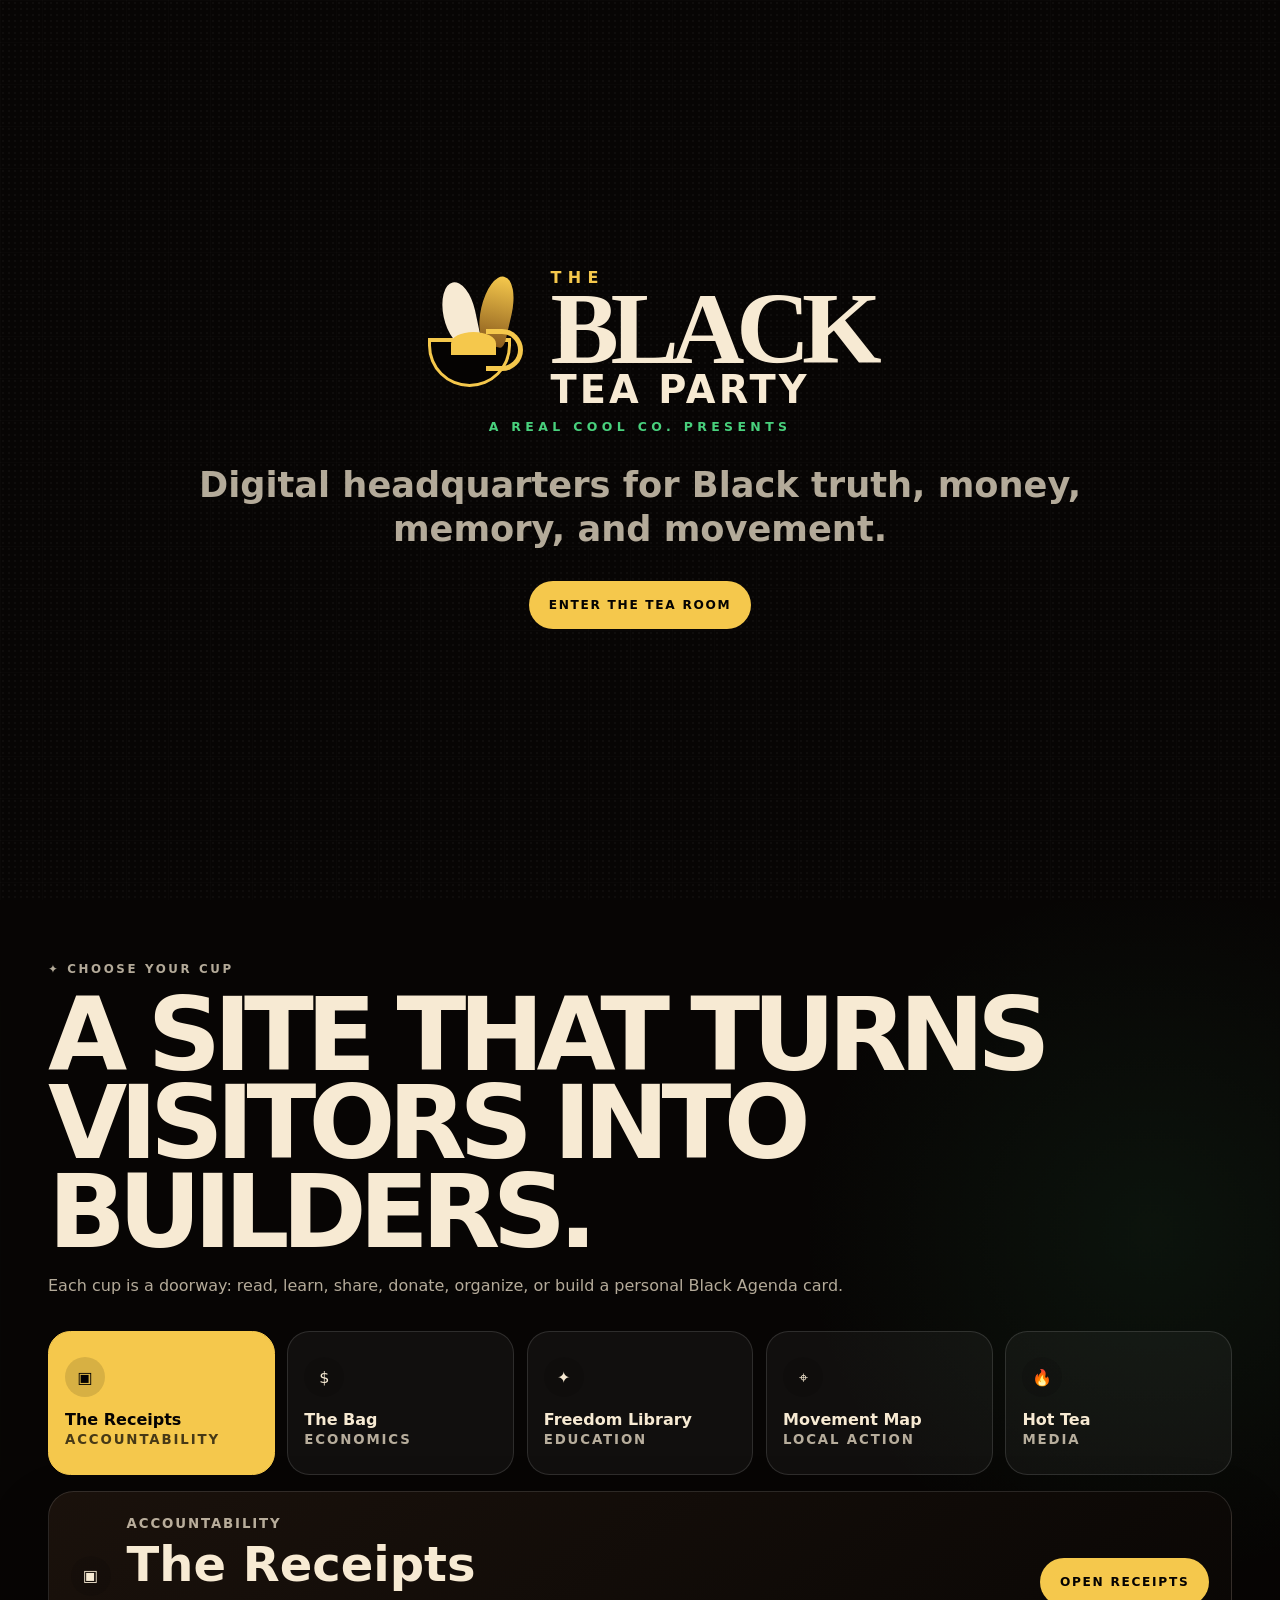
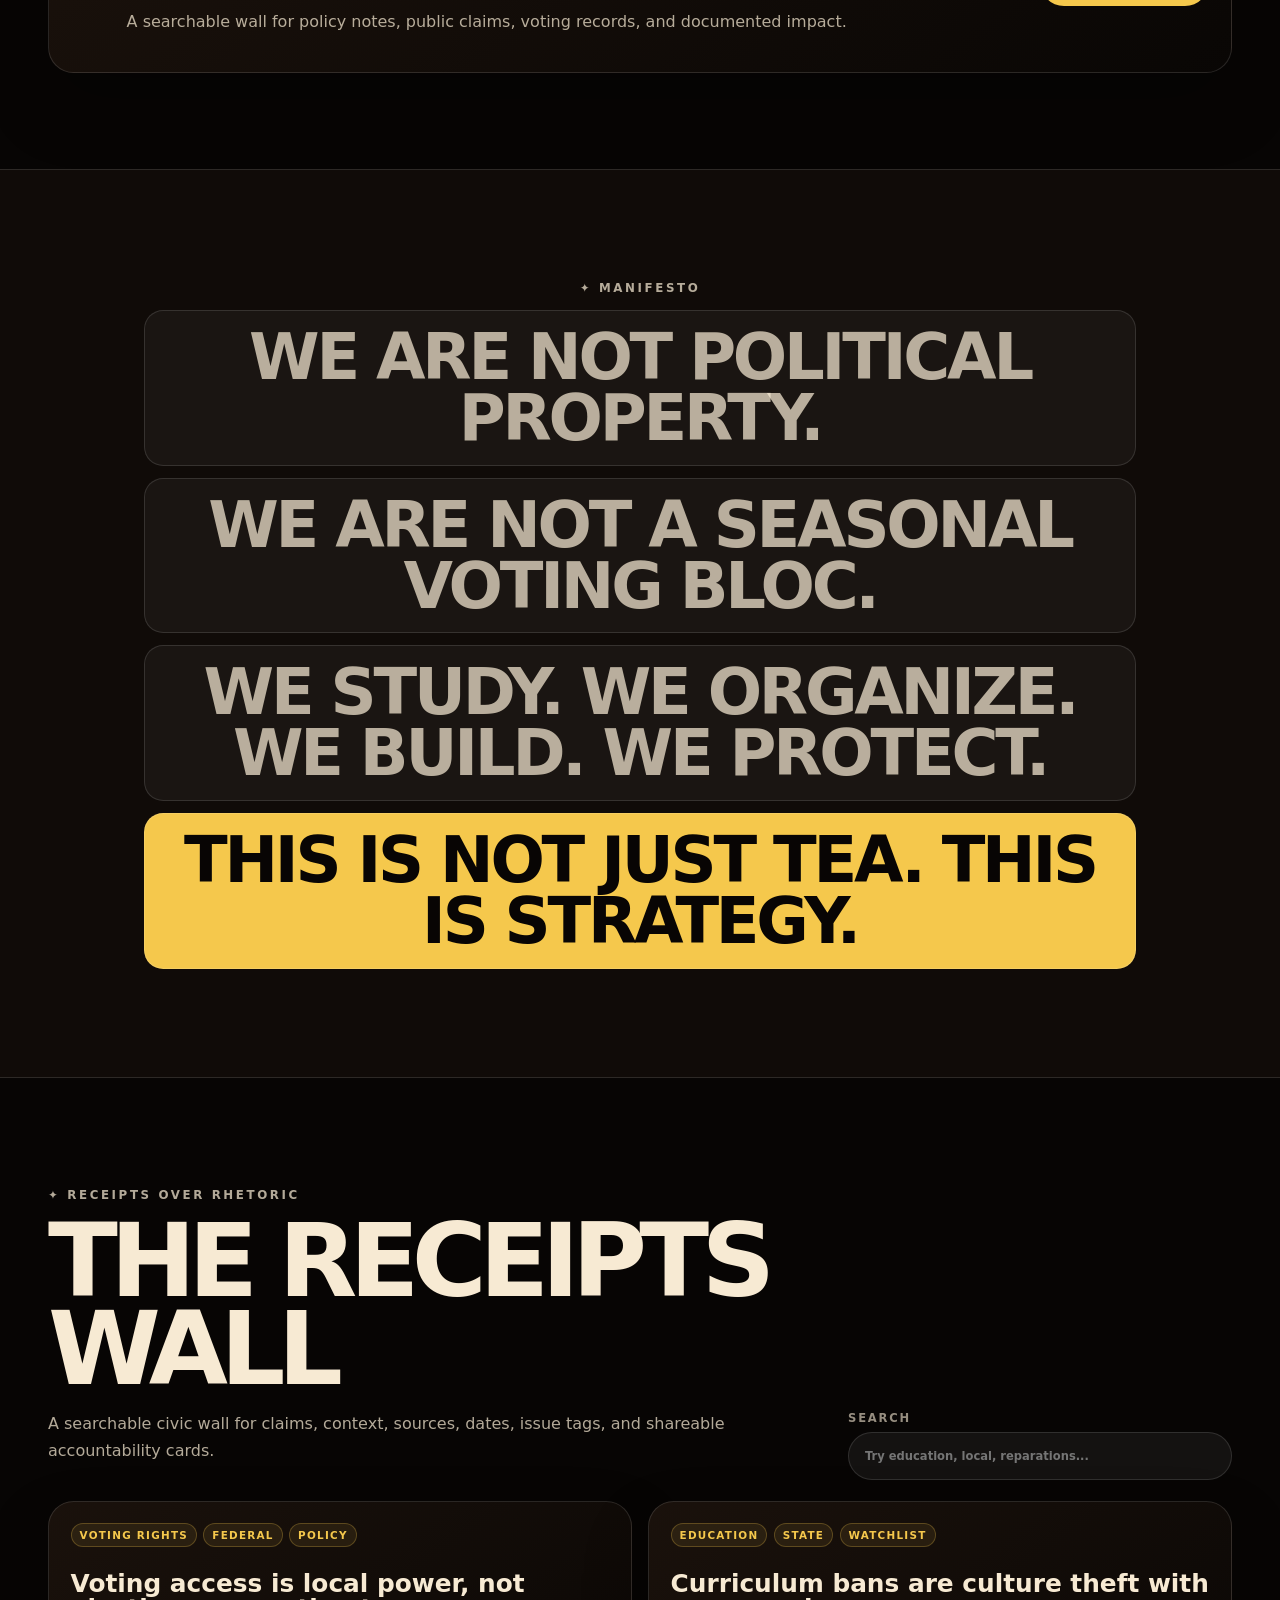
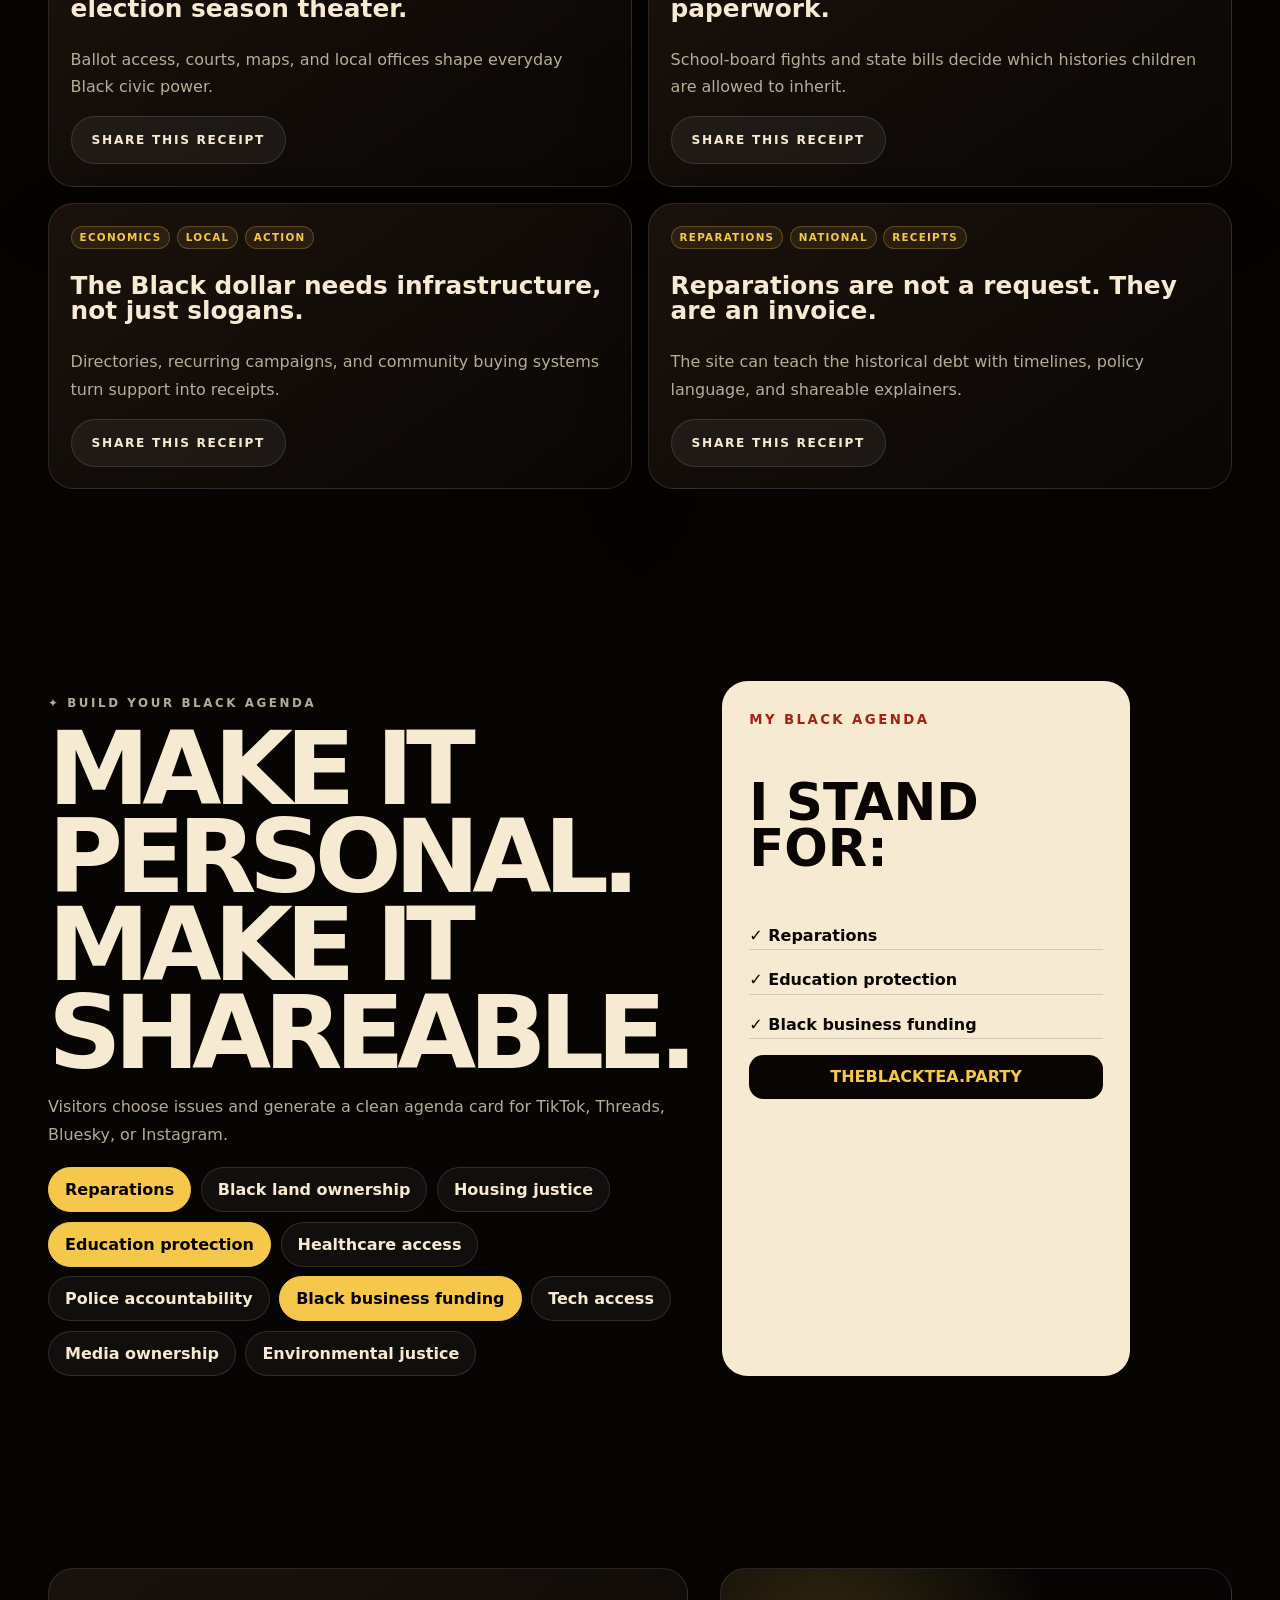
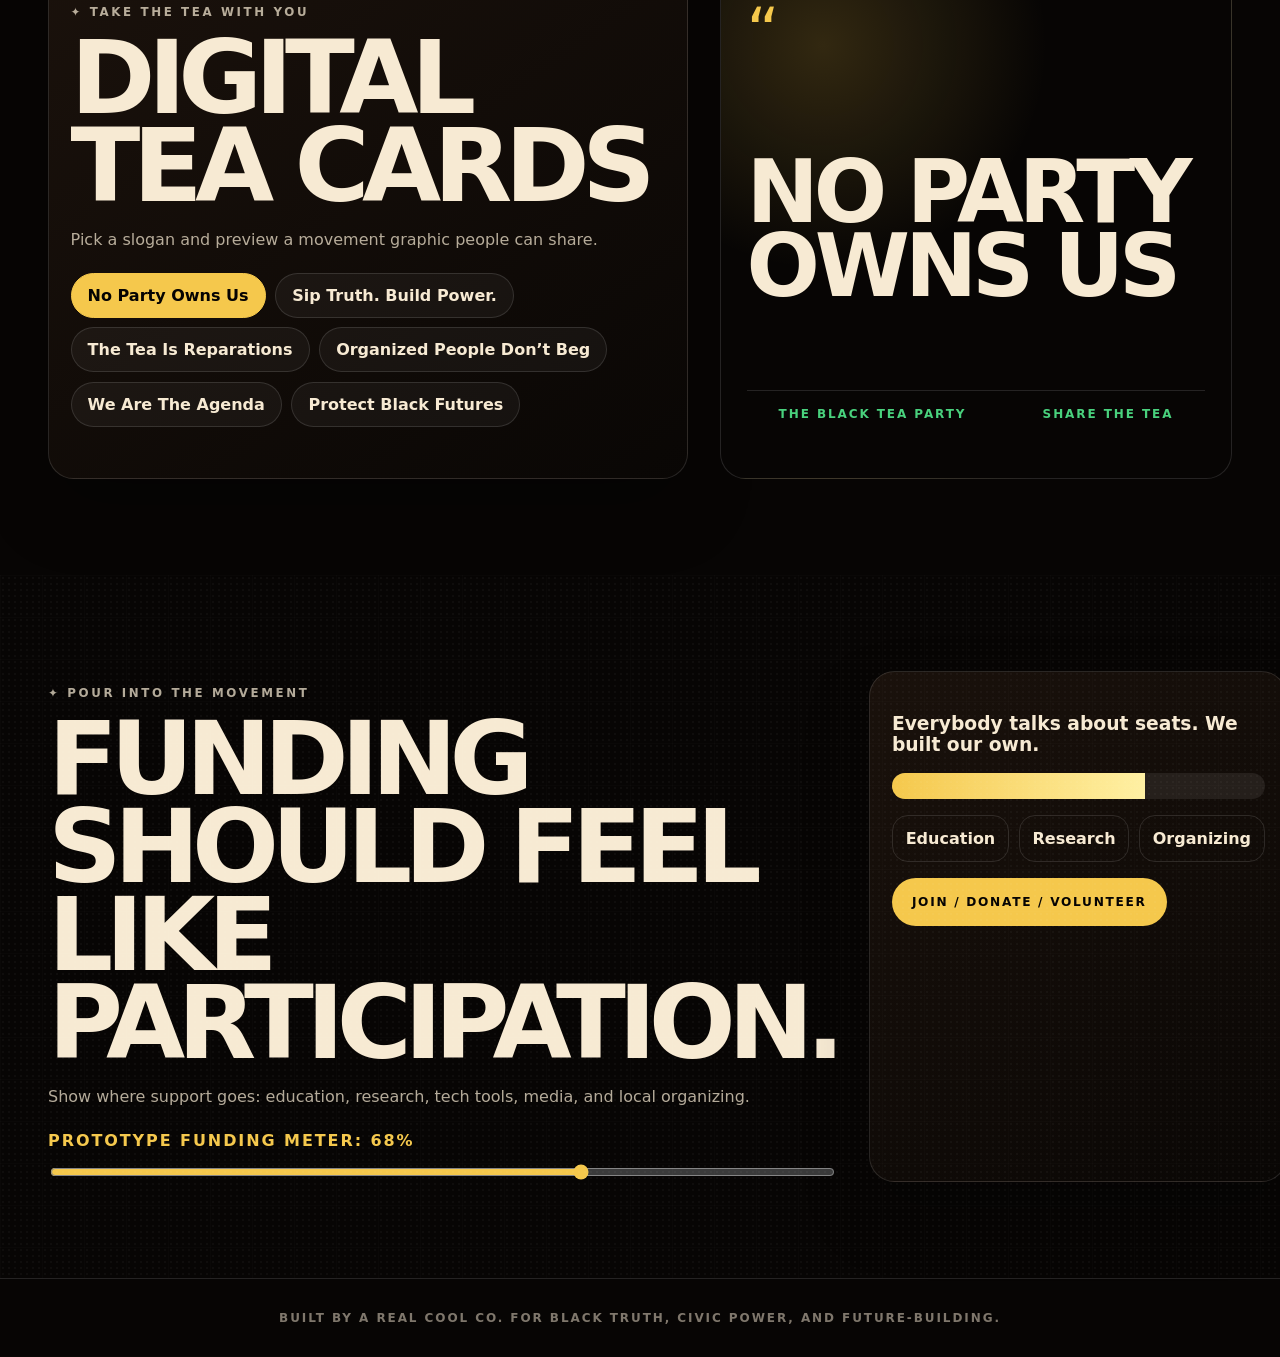
==== index.html @ 7335344b "Add self-contained Black Tea Party interactive homepage" ====
<!doctype html>
<html lang="en">
<head>
  <meta charset="utf-8" />
  <meta name="viewport" content="width=device-width, initial-scale=1" />
  <title>The Black Tea Party</title>
  <meta name="description" content="A digital headquarters for Black truth, civic power, media, memory, and movement." />
  <style>
    :root{--black:#070504;--brown:#120d09;--cream:#f7ead3;--muted:rgba(247,234,211,.72);--gold:#f5c84c;--green:#49d17d;--red:#e74735;--line:rgba(255,255,255,.12)}
    *{box-sizing:border-box}html{scroll-behavior:smooth}body{margin:0;background:var(--black);color:var(--cream);font-family:Inter,system-ui,-apple-system,BlinkMacSystemFont,"Segoe UI",sans-serif;overflow-x:hidden}button,input{font:inherit}.site{min-height:100vh;background:radial-gradient(circle at 15% 0,rgba(245,200,76,.14),transparent 28rem),radial-gradient(circle at 90% 20%,rgba(73,209,125,.07),transparent 22rem),var(--black)}
    .grain{position:absolute;inset:0;opacity:.42;pointer-events:none;background-image:linear-gradient(rgba(255,255,255,.035) 1px,transparent 1px),linear-gradient(90deg,rgba(255,255,255,.035) 1px,transparent 1px),radial-gradient(rgba(255,255,255,.08) 1px,transparent 1px);background-size:42px 42px,42px 42px,6px 6px}.section{position:relative;padding:6rem clamp(1rem,4vw,3rem);max-width:86rem;margin:auto}.kicker{color:var(--gold);font-size:.74rem;font-weight:900;letter-spacing:.22em;text-transform:uppercase}.lead,.hero p,.card p,.section p{color:var(--muted);line-height:1.7}.btn{border:0;cursor:pointer;border-radius:999px;background:var(--gold);color:#050302;min-height:3rem;padding:.85rem 1.25rem;font-size:.76rem;font-weight:900;letter-spacing:.14em;text-transform:uppercase}.btn:hover{transform:translateY(-2px)}.btn.quiet{background:rgba(255,255,255,.055);color:var(--cream);border:1px solid var(--line)}
    .intro{position:fixed;inset:0;z-index:10;display:grid;place-items:center;padding:1.5rem;background:#070504}.intro.hidden{display:none}.introBox{position:relative;z-index:1;text-align:center;max-width:58rem}.introBox p{color:var(--green);font-size:.78rem;font-weight:900;letter-spacing:.35em;text-transform:uppercase}.introBox h1{font-size:clamp(1.35rem,3vw,2.2rem);line-height:1.25;color:var(--muted);font-weight:600}
    .logo{display:inline-flex;align-items:center;gap:1rem;text-transform:uppercase}.logo.small{gap:.55rem}.mark{position:relative;width:8rem;height:8rem}.logo.small .mark{width:3rem;height:3rem}.mark:before{content:"";position:absolute;left:17%;right:18%;bottom:12%;height:33%;border:3px solid var(--gold);border-top-width:4px;border-radius:0 0 4rem 4rem;background:#050302}.mark:after{content:"";position:absolute;right:9%;bottom:25%;width:25%;height:25%;border:5px solid var(--gold);border-left:0;border-radius:0 3rem 3rem 0}.mark i,.mark b{position:absolute;bottom:45%;border-radius:60% 60% 15% 60%;transform-origin:bottom}.mark i{left:34%;width:25%;height:50%;background:var(--cream);transform:rotate(-12deg)}.mark b{left:52%;width:24%;height:55%;background:linear-gradient(var(--gold),#8a5b1d);transform:rotate(13deg)}.mark span{position:absolute;left:35%;bottom:37%;width:35%;height:18%;border-radius:50% 50% 0 0;background:var(--gold)}.word{display:grid;text-align:left;line-height:.86}.word em{font-style:normal;color:var(--gold);font-weight:900;letter-spacing:.4em}.word strong{font-family:Georgia,"Times New Roman",serif;font-size:clamp(3.3rem,8vw,7rem);letter-spacing:-.08em}.word small{font-size:clamp(1.2rem,3vw,2.4rem);font-weight:900;letter-spacing:.08em}.logo.small .word em{display:none}.logo.small .word strong{font-family:inherit;font-size:1rem;letter-spacing:-.02em}.logo.small .word small{font-size:.68rem;color:rgba(247,234,211,.58)}
    header{position:sticky;top:0;z-index:5;display:flex;justify-content:space-between;align-items:center;padding:.8rem clamp(1rem,4vw,3rem);background:rgba(7,5,4,.86);border-bottom:1px solid var(--line);backdrop-filter:blur(16px)}header a{color:inherit;text-decoration:none}nav{display:flex;gap:1.35rem}nav a{color:rgba(247,234,211,.72);font-size:.72rem;font-weight:900;letter-spacing:.18em;text-transform:uppercase}nav a:hover{color:var(--gold)}
    .hero{max-width:none;min-height:82vh;display:grid;align-items:center;overflow:hidden;background:#080604}.hero:after{content:"";position:absolute;inset:0;background:linear-gradient(90deg,rgba(7,5,4,.96),rgba(7,5,4,.74) 47%,rgba(7,5,4,.22));z-index:0}.heroArt{position:absolute;inset:0;background:radial-gradient(circle at 80% 55%,rgba(245,200,76,.18),transparent 24rem),linear-gradient(#0a0805,#050403)}.heroArt:before{content:"";position:absolute;inset:0;opacity:.22;background-image:linear-gradient(rgba(245,200,76,.14) 1px,transparent 1px),linear-gradient(90deg,rgba(245,200,76,.12) 1px,transparent 1px);background-size:54px 54px}.orb{position:absolute;right:-11rem;top:5rem;width:32rem;height:48rem;border-radius:50%;background:radial-gradient(circle,rgba(245,200,76,.38),rgba(149,94,25,.12) 68%,transparent 70%)}.bigCup{position:absolute;right:5vw;bottom:7rem;width:min(33rem,44vw);height:min(36rem,50vw)}.bigCup:before{content:"";position:absolute;left:18%;right:12%;bottom:2rem;height:24%;border:2px solid var(--gold);border-top-width:4px;border-radius:0 0 9rem 9rem;background:#070504}.bigCup:after{content:"";position:absolute;right:0;bottom:9%;width:24%;height:21%;border:10px solid rgba(245,200,76,.78);border-left:0;border-radius:0 7rem 7rem 0}.bigCup i,.bigCup b,.bigCup span{position:absolute;bottom:31%;border-radius:50% 50% 12% 60%;transform-origin:bottom}.bigCup i{left:46%;width:22%;height:65%;background:linear-gradient(var(--gold),#805414);transform:rotate(10deg)}.bigCup b{left:34%;width:17%;height:68%;background:var(--cream);transform:rotate(-8deg)}.bigCup span{left:59%;width:18%;height:64%;background:#030303;transform:rotate(15deg)}.heroGrid{position:relative;z-index:1;width:min(78rem,100%);margin:auto;display:grid;grid-template-columns:1fr .85fr;gap:3rem;align-items:center}.hero h2,.section h2{margin:0;font-size:clamp(3.2rem,8vw,8rem);line-height:.86;letter-spacing:-.075em;text-transform:uppercase}.hero h2 span{color:var(--gold)}.row{display:flex;gap:.75rem;flex-wrap:wrap;margin-top:1.4rem}
    .card{background:linear-gradient(145deg,rgba(27,18,12,.96),rgba(10,7,5,.92));border:1px solid var(--line);border-radius:1.6rem;padding:1.35rem;box-shadow:0 2rem 4rem rgba(0,0,0,.25)}.dispatch h3{font-size:clamp(1.8rem,3vw,3rem);line-height:.94;text-transform:uppercase;letter-spacing:-.05em}.stats{display:grid;grid-template-columns:repeat(3,1fr);gap:.65rem}.stats span{border:1px solid var(--line);border-radius:1rem;padding:.8rem;text-align:center;font-size:.68rem;font-weight:900;letter-spacing:.14em;text-transform:uppercase}.stats b{display:block;color:var(--gold);font-size:1.5rem}
    .ticker{overflow:hidden;background:var(--gold);color:#080504;padding:.75rem 0}.ticker div{display:flex;width:max-content;gap:2rem;animation:ticker 30s linear infinite}.ticker span{white-space:nowrap;font-size:.78rem;font-weight:900;letter-spacing:.18em;text-transform:uppercase}@keyframes ticker{to{transform:translateX(-50%)}}
    .tabs{display:grid;grid-template-columns:repeat(5,1fr);gap:.8rem;margin:2rem 0 1rem}.tab{min-height:9rem;text-align:left;background:rgba(255,255,255,.045);color:var(--cream);border:1px solid var(--line);border-radius:1.4rem;padding:1rem;cursor:pointer}.tab.active{background:var(--gold);color:#050302;border-color:var(--gold)}.tab span,.activePanel>strong{display:grid;place-items:center;width:2.5rem;height:2.5rem;border-radius:999px;background:rgba(0,0,0,.12);margin-bottom:.8rem}.tab b{display:block}.tab small,.activePanel small{font-weight:900;letter-spacing:.14em;text-transform:uppercase;color:inherit;opacity:.72}.activePanel{display:grid;grid-template-columns:auto 1fr auto;gap:1rem;align-items:center}.activePanel h3{font-size:clamp(2rem,4vw,3rem);margin:.2rem 0}.manifesto{max-width:none;text-align:center;background:#100b08;border-block:1px solid var(--line)}.manifesto>*{position:relative;z-index:1}.manifesto .line{max-width:62rem;margin:.75rem auto;padding:1rem;border:1px solid var(--line);border-radius:1.2rem;background:rgba(255,255,255,.045);font-size:clamp(1.8rem,5vw,4.2rem);line-height:.95;font-weight:900;text-transform:uppercase;letter-spacing:-.05em}.manifesto .gold{background:var(--gold);color:#080504}
    .splitHead{display:flex;justify-content:space-between;gap:2rem;align-items:end}.search{display:grid;gap:.45rem;min-width:min(24rem,100%);font-size:.72rem;font-weight:900;letter-spacing:.16em;text-transform:uppercase;color:rgba(247,234,211,.6)}.search input{width:100%;border:1px solid var(--line);border-radius:999px;background:rgba(255,255,255,.055);color:var(--cream);padding:1rem}.grid{display:grid;grid-template-columns:repeat(2,1fr);gap:1rem;margin-top:1.3rem}.receipt .tags{display:flex;gap:.4rem;flex-wrap:wrap}.receipt .tags span{border:1px solid rgba(245,200,76,.25);background:rgba(245,200,76,.09);color:var(--gold);border-radius:999px;padding:.3rem .5rem;font-size:.65rem;font-weight:900;letter-spacing:.12em;text-transform:uppercase}.receipt h3{font-size:1.55rem;line-height:1}.empty{grid-column:1/-1;border:1px dashed rgba(245,200,76,.4);border-radius:1rem;padding:1.5rem;color:var(--muted)}
    .agenda,.teaCards,.join{display:grid;grid-template-columns:1fr .8fr;gap:2rem}.chips{display:flex;flex-wrap:wrap;gap:.6rem;margin-top:1.2rem}.chip{border:1px solid var(--line);border-radius:999px;background:rgba(255,255,255,.045);color:var(--cream);padding:.75rem 1rem;cursor:pointer;font-weight:800}.chip.selected{background:var(--gold);color:#050302;border-color:var(--gold)}.paper{background:var(--cream);color:#080504;border-radius:1.6rem;padding:1.7rem}.paper small{color:#a32217;font-weight:900;letter-spacing:.18em;text-transform:uppercase}.paper h3{font-size:clamp(2rem,4vw,3.5rem);line-height:.9;text-transform:uppercase}.paper p{border-bottom:1px solid rgba(0,0,0,.14);font-weight:900;color:#080504}.paper b{display:block;margin-top:1rem;padding:.8rem;border-radius:.9rem;background:#080504;color:var(--gold);text-align:center;text-transform:uppercase}.share{min-height:24rem;display:flex;flex-direction:column;justify-content:space-between;border:1px solid var(--line);border-radius:1.6rem;padding:1.6rem;background:radial-gradient(circle at 20% 15%,rgba(245,200,76,.18),transparent 14rem),#070504}.share>span{color:var(--gold);font-size:4rem}.share h3{font-size:clamp(2.8rem,7vw,5.4rem);line-height:.86;text-transform:uppercase;letter-spacing:-.06em}.share footer{display:flex;justify-content:space-between;border-top:1px solid var(--line);padding-top:1rem;color:var(--green);font-size:.75rem;font-weight:900;letter-spacing:.16em;text-transform:uppercase}.share em{font-style:normal}.range{display:grid;gap:.75rem;margin-top:1.3rem;color:var(--gold);font-weight:900;letter-spacing:.12em;text-transform:uppercase}input[type=range]{accent-color:var(--gold)}.meter{height:1.6rem;border-radius:999px;background:rgba(255,255,255,.08);overflow:hidden}.meter i{display:block;height:100%;background:linear-gradient(90deg,var(--gold),#fff0a3)}.funds{display:grid;grid-template-columns:repeat(3,1fr);gap:.6rem;margin:1rem 0}.funds span{border:1px solid var(--line);border-radius:1rem;padding:.8rem;text-align:center;font-weight:900}footer{border-top:1px solid var(--line);padding:2rem;text-align:center;color:rgba(247,234,211,.5);font-size:.75rem;font-weight:900;letter-spacing:.16em;text-transform:uppercase}
    @media(max-width:920px){nav{display:none}.heroGrid,.agenda,.teaCards,.join{grid-template-columns:1fr}.heroArt{opacity:.45}.tabs{grid-template-columns:repeat(2,1fr)}.activePanel{grid-template-columns:1fr}.splitHead{display:block}.search{margin-top:1rem}.grid{grid-template-columns:1fr}}@media(max-width:640px){.logo:not(.small){display:grid;justify-items:center}.word{text-align:center}.logo.small .word{display:none}.hero h2,.section h2{font-size:clamp(3rem,15vw,5rem)}.tabs,.stats,.funds{grid-template-columns:1fr}.share footer{display:grid}}
  </style>
</head>
<body>
  <div class="site">
    <section class="intro" id="intro"><div class="grain"></div><div class="introBox"><div class="logo"><div class="mark"><i></i><b></b><span></span></div><div class="word"><em>The</em><strong>Black</strong><small>Tea Party</small></div></div><p>A Real Cool Co. presents</p><h1>Digital headquarters for Black truth, money, memory, and movement.</h1><button class="btn" id="enterBtn">Enter the Tea Room</button></div></section>
    <header><a href="#top" class="logo small"><div class="mark"><i></i><b></b><span></span></div><div class="word"><em>The</em><strong>Black</strong><small>Tea Party</small></div></a><nav><a href="#cups">Cups</a><a href="#receipts">Receipts</a><a href="#agenda">Agenda</a><a href="#join">Join</a></nav></header>
    <main id="top">
      <section class="hero section"><div class="heroArt"><div class="orb"></div><div class="bigCup"><i></i><b></b><span></span></div></div><div class="grain"></div><div class="heroGrid"><div><p class="kicker">✦ Black civic power, served hot</p><h2>Sip Truth.<br><span>Build Power.</span></h2><p>A one-page interactive movement experience: archive, media engine, accountability wall, agenda builder, and funding portal.</p><div class="row"><button class="btn">Join the movement</button><button class="btn quiet">Spill the tea</button></div></div><aside class="card dispatch"><p class="kicker">✦ Today’s Dispatch</p><h3>Black votes are not free. Black futures are not negotiable.</h3><p>Turn frustration into education, receipts, shared resources, local action, and a public agenda people can use.</p><div class="stats"><span><b>01</b>Truth</span><span><b>02</b>Money</span><span><b>03</b>Movement</span></div></aside></div></section>
      <section class="ticker"><div id="tickerTrack"></div></section>
      <section id="cups" class="section"><p class="kicker">✦ Choose your cup</p><h2>A site that turns visitors into builders.</h2><p class="lead">Each cup is a doorway: read, learn, share, donate, organize, or build a personal Black Agenda card.</p><div class="tabs" id="cupTabs"></div><article class="card activePanel" id="activePanel"></article></section>
      <section class="section manifesto"><div class="grain"></div><p class="kicker">✦ Manifesto</p><div id="manifestoLines"></div></section>
      <section id="receipts" class="section"><div class="splitHead"><div><p class="kicker">✦ Receipts over rhetoric</p><h2>The Receipts Wall</h2><p class="lead">A searchable civic wall for claims, context, sources, dates, issue tags, and shareable accountability cards.</p></div><label class="search"><span>Search</span><input id="receiptSearch" placeholder="Try education, local, reparations..."></label></div><div class="grid" id="receiptGrid"></div></section>
      <section id="agenda" class="section agenda"><div><p class="kicker">✦ Build your Black Agenda</p><h2>Make it personal. Make it shareable.</h2><p class="lead">Visitors choose issues and generate a clean agenda card for TikTok, Threads, Bluesky, or Instagram.</p><div class="chips" id="agendaChips"></div></div><aside class="paper"><small>My Black Agenda</small><h3>I stand for:</h3><div id="agendaList"></div><b>TheBlackTea.party</b></aside></section>
      <section class="section teaCards"><div class="card"><p class="kicker">✦ Take the tea with you</p><h2>Digital Tea Cards</h2><p class="lead">Pick a slogan and preview a movement graphic people can share.</p><div class="chips" id="quoteChips"></div></div><div class="share"><span>“</span><h3 id="shareQuote">No Party Owns Us</h3><footer><b>The Black Tea Party</b><em>Share the tea</em></footer></div></section>
      <section id="join" class="section join"><div class="grain"></div><div><p class="kicker">✦ Pour into the movement</p><h2>Funding should feel like participation.</h2><p class="lead">Show where support goes: education, research, tech tools, media, and local organizing.</p><label class="range"><span id="fundingLabel">Prototype funding meter: 68%</span><input id="fundingRange" type="range" min="0" max="100" value="68"></label></div><aside class="card"><h3>Everybody talks about seats. We built our own.</h3><div class="meter"><i id="meterFill" style="width:68%"></i></div><div class="funds"><span>Education</span><span>Research</span><span>Organizing</span></div><button class="btn">Join / Donate / Volunteer</button></aside></section>
    </main>
    <footer>Built by A Real Cool Co. for Black truth, civic power, and future-building.</footer>
  </div>
  <script>
    const cups=[{id:'receipts',icon:'▣',title:'The Receipts',deck:'Accountability',copy:'A searchable wall for policy notes, public claims, voting records, and documented impact.',cta:'Open receipts'},{id:'bag',icon:'$',title:'The Bag',deck:'Economics',copy:'Black-owned business tools, grants, cooperative economics, and creator resources.',cta:'Build the bag'},{id:'library',icon:'✦',title:'Freedom Library',deck:'Education',copy:'Black history, civic literacy, organizing guides, reading lists, and downloadable kits.',cta:'Study up'},{id:'map',icon:'⌖',title:'Movement Map',deck:'Local action',copy:'Chapter interest, events, volunteer lanes, and city-by-city community alerts.',cta:'Find your table'},{id:'hottea',icon:'🔥',title:'Hot Tea',deck:'Media',copy:'Short essays, TikTok scripts, carousels, commentary, and receipts people can share.',cta:'Sip the tea'}];
    const receipts=[{topic:'Voting Rights',region:'Federal',type:'Policy',title:'Voting access is local power, not election season theater.',impact:'Ballot access, courts, maps, and local offices shape everyday Black civic power.'},{topic:'Education',region:'State',type:'Watchlist',title:'Curriculum bans are culture theft with paperwork.',impact:'School-board fights and state bills decide which histories children are allowed to inherit.'},{topic:'Economics',region:'Local',type:'Action',title:'The Black dollar needs infrastructure, not just slogans.',impact:'Directories, recurring campaigns, and community buying systems turn support into receipts.'},{topic:'Reparations',region:'National',type:'Receipts',title:'Reparations are not a request. They are an invoice.',impact:'The site can teach the historical debt with timelines, policy language, and shareable explainers.'}];
    const agendaItems=['Reparations','Black land ownership','Housing justice','Education protection','Healthcare access','Police accountability','Black business funding','Tech access','Media ownership','Environmental justice'];
    const teaQuotes=['No Party Owns Us','Sip Truth. Build Power.','The Tea Is Reparations','Organized People Don’t Beg','We Are The Agenda','Protect Black Futures'];
    const manifesto=['We are not political property.','We are not a seasonal voting bloc.','We study. We organize. We build. We protect.','This is not just tea. This is strategy.'];
    const selectedAgenda=new Set(['Reparations','Education protection','Black business funding']);
    let activeCup='receipts';
    const q=(s)=>document.querySelector(s);
    const el=(tag,cls,html)=>{const node=document.createElement(tag); if(cls) node.className=cls; if(html!==undefined) node.innerHTML=html; return node;};
    q('#enterBtn').addEventListener('click',()=>q('#intro').classList.add('hidden'));
    q('#tickerTrack').innerHTML=Array(3).fill(['No Party Owns Us','The Tea Is Strategy','Build Black Futures','Receipts Over Rhetoric','Pour Into The Movement']).flat().map(s=>`<span>${s} ✦</span>`).join('');
    function renderCups(){q('#cupTabs').innerHTML=''; cups.forEach(c=>{const b=el('button','tab '+(c.id===activeCup?'active':''),`<span>${c.icon}</span><b>${c.title}</b><small>${c.deck}</small>`); b.onclick=()=>{activeCup=c.id;renderCups();}; q('#cupTabs').appendChild(b);}); const c=cups.find(x=>x.id===activeCup); q('#activePanel').innerHTML=`<strong>${c.icon}</strong><div><small>${c.deck}</small><h3>${c.title}</h3><p>${c.copy}</p></div><button class="btn">${c.cta}</button>`;}
    function renderReceipts(){const term=q('#receiptSearch').value.trim().toLowerCase(); const data=term?receipts.filter(r=>Object.values(r).join(' ').toLowerCase().includes(term)):receipts; q('#receiptGrid').innerHTML=data.length?data.map(r=>`<article class="card receipt"><div class="tags"><span>${r.topic}</span><span>${r.region}</span><span>${r.type}</span></div><h3>${r.title}</h3><p>${r.impact}</p><button class="btn quiet">Share this receipt</button></article>`).join(''):'<p class="empty">No receipts matched. Try “policy,” “local,” or “education.”</p>';}
    function renderAgenda(){q('#agendaChips').innerHTML=''; agendaItems.forEach(item=>{const b=el('button','chip '+(selectedAgenda.has(item)?'selected':''),item); b.onclick=()=>{selectedAgenda.has(item)?selectedAgenda.delete(item):selectedAgenda.add(item); renderAgenda();}; q('#agendaChips').appendChild(b);}); q('#agendaList').innerHTML=selectedAgenda.size?[...selectedAgenda].map(item=>`<p>✓ ${item}</p>`).join(''):'<p>Pick at least one issue.</p>';}
    function renderQuotes(){q('#quoteChips').innerHTML=''; teaQuotes.forEach(item=>{const b=el('button','chip '+(q('#shareQuote').textContent===item?'selected':''),item); b.onclick=()=>{q('#shareQuote').textContent=item;renderQuotes();}; q('#quoteChips').appendChild(b);});}
    q('#receiptSearch').addEventListener('input',renderReceipts); q('#fundingRange').addEventListener('input',(e)=>{q('#fundingLabel').textContent=`Prototype funding meter: ${e.target.value}%`; q('#meterFill').style.width=e.target.value+'%';});
    q('#manifestoLines').innerHTML=manifesto.map((line,i)=>`<p class="line ${i===manifesto.length-1?'gold':''}">${line}</p>`).join('');
    renderCups(); renderReceipts(); renderAgenda(); renderQuotes();
  </script>
</body>
</html>
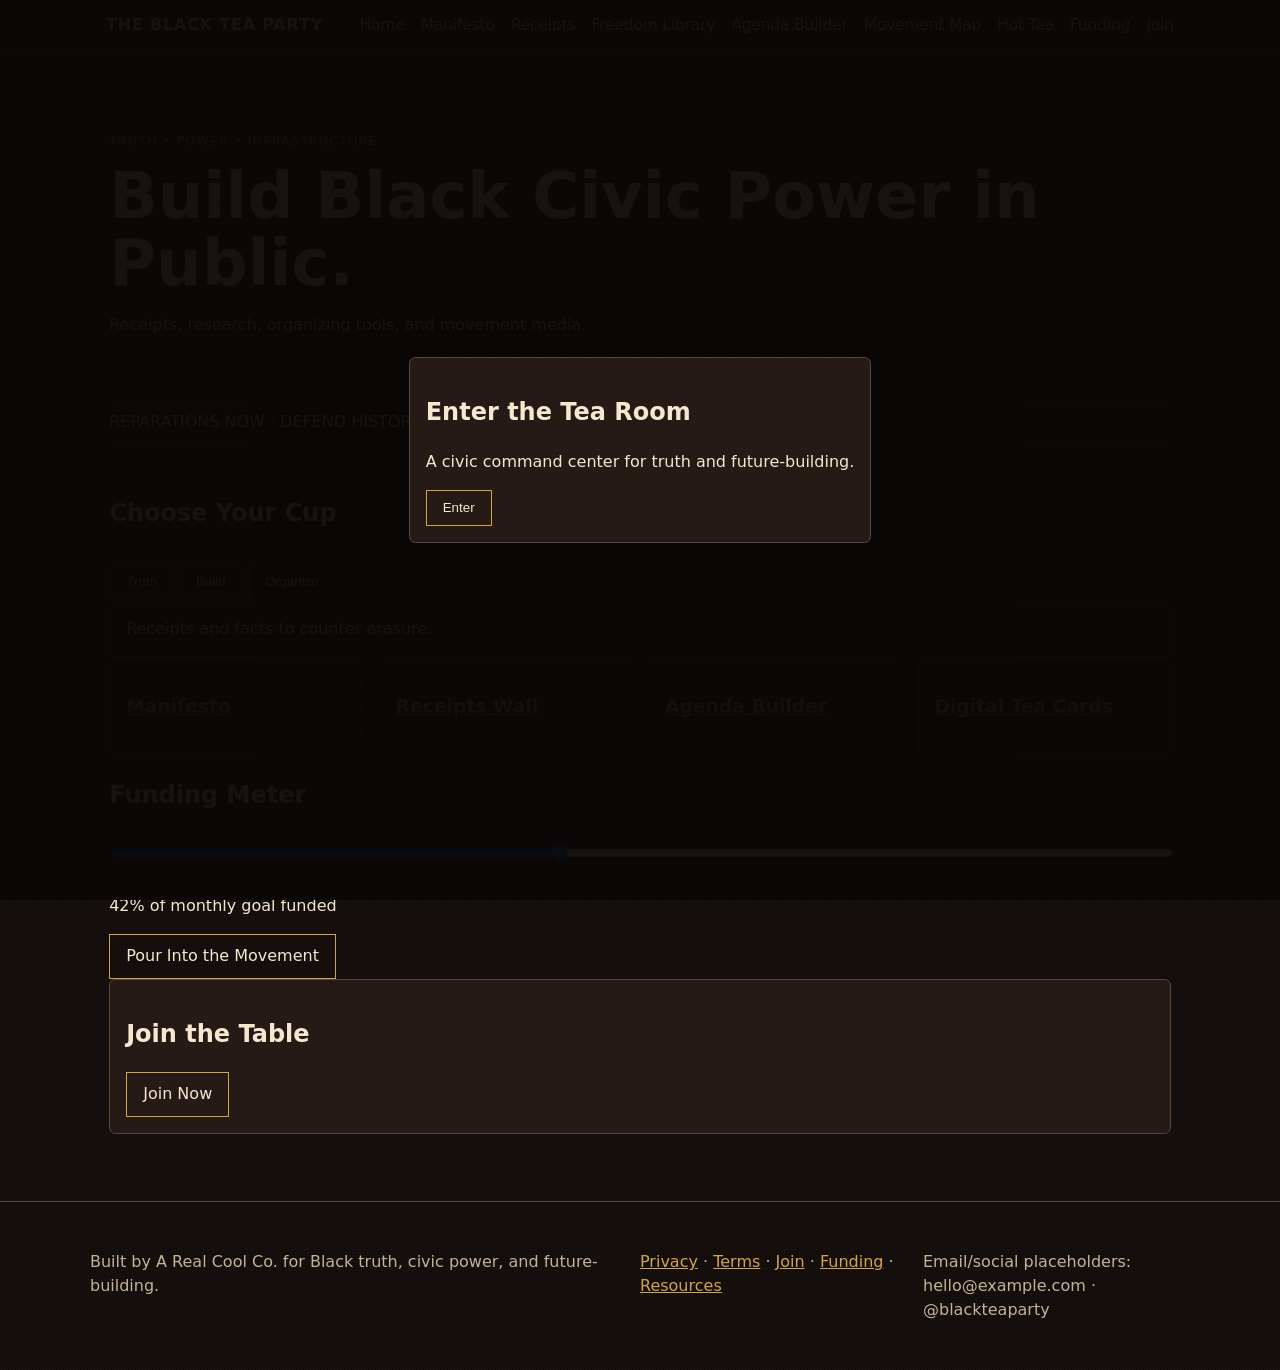
==== commit f37e940d: "Refactor prototype into multi-page static production site" ====
--- a/index.html
+++ b/index.html
@@ -1,61 +1 @@
-<!doctype html>
-<html lang="en">
-<head>
-  <meta charset="utf-8" />
-  <meta name="viewport" content="width=device-width, initial-scale=1" />
-  <title>The Black Tea Party</title>
-  <meta name="description" content="A digital headquarters for Black truth, civic power, media, memory, and movement." />
-  <style>
-    :root{--black:#070504;--brown:#120d09;--cream:#f7ead3;--muted:rgba(247,234,211,.72);--gold:#f5c84c;--green:#49d17d;--red:#e74735;--line:rgba(255,255,255,.12)}
-    *{box-sizing:border-box}html{scroll-behavior:smooth}body{margin:0;background:var(--black);color:var(--cream);font-family:Inter,system-ui,-apple-system,BlinkMacSystemFont,"Segoe UI",sans-serif;overflow-x:hidden}button,input{font:inherit}.site{min-height:100vh;background:radial-gradient(circle at 15% 0,rgba(245,200,76,.14),transparent 28rem),radial-gradient(circle at 90% 20%,rgba(73,209,125,.07),transparent 22rem),var(--black)}
-    .grain{position:absolute;inset:0;opacity:.42;pointer-events:none;background-image:linear-gradient(rgba(255,255,255,.035) 1px,transparent 1px),linear-gradient(90deg,rgba(255,255,255,.035) 1px,transparent 1px),radial-gradient(rgba(255,255,255,.08) 1px,transparent 1px);background-size:42px 42px,42px 42px,6px 6px}.section{position:relative;padding:6rem clamp(1rem,4vw,3rem);max-width:86rem;margin:auto}.kicker{color:var(--gold);font-size:.74rem;font-weight:900;letter-spacing:.22em;text-transform:uppercase}.lead,.hero p,.card p,.section p{color:var(--muted);line-height:1.7}.btn{border:0;cursor:pointer;border-radius:999px;background:var(--gold);color:#050302;min-height:3rem;padding:.85rem 1.25rem;font-size:.76rem;font-weight:900;letter-spacing:.14em;text-transform:uppercase}.btn:hover{transform:translateY(-2px)}.btn.quiet{background:rgba(255,255,255,.055);color:var(--cream);border:1px solid var(--line)}
-    .intro{position:fixed;inset:0;z-index:10;display:grid;place-items:center;padding:1.5rem;background:#070504}.intro.hidden{display:none}.introBox{position:relative;z-index:1;text-align:center;max-width:58rem}.introBox p{color:var(--green);font-size:.78rem;font-weight:900;letter-spacing:.35em;text-transform:uppercase}.introBox h1{font-size:clamp(1.35rem,3vw,2.2rem);line-height:1.25;color:var(--muted);font-weight:600}
-    .logo{display:inline-flex;align-items:center;gap:1rem;text-transform:uppercase}.logo.small{gap:.55rem}.mark{position:relative;width:8rem;height:8rem}.logo.small .mark{width:3rem;height:3rem}.mark:before{content:"";position:absolute;left:17%;right:18%;bottom:12%;height:33%;border:3px solid var(--gold);border-top-width:4px;border-radius:0 0 4rem 4rem;background:#050302}.mark:after{content:"";position:absolute;right:9%;bottom:25%;width:25%;height:25%;border:5px solid var(--gold);border-left:0;border-radius:0 3rem 3rem 0}.mark i,.mark b{position:absolute;bottom:45%;border-radius:60% 60% 15% 60%;transform-origin:bottom}.mark i{left:34%;width:25%;height:50%;background:var(--cream);transform:rotate(-12deg)}.mark b{left:52%;width:24%;height:55%;background:linear-gradient(var(--gold),#8a5b1d);transform:rotate(13deg)}.mark span{position:absolute;left:35%;bottom:37%;width:35%;height:18%;border-radius:50% 50% 0 0;background:var(--gold)}.word{display:grid;text-align:left;line-height:.86}.word em{font-style:normal;color:var(--gold);font-weight:900;letter-spacing:.4em}.word strong{font-family:Georgia,"Times New Roman",serif;font-size:clamp(3.3rem,8vw,7rem);letter-spacing:-.08em}.word small{font-size:clamp(1.2rem,3vw,2.4rem);font-weight:900;letter-spacing:.08em}.logo.small .word em{display:none}.logo.small .word strong{font-family:inherit;font-size:1rem;letter-spacing:-.02em}.logo.small .word small{font-size:.68rem;color:rgba(247,234,211,.58)}
-    header{position:sticky;top:0;z-index:5;display:flex;justify-content:space-between;align-items:center;padding:.8rem clamp(1rem,4vw,3rem);background:rgba(7,5,4,.86);border-bottom:1px solid var(--line);backdrop-filter:blur(16px)}header a{color:inherit;text-decoration:none}nav{display:flex;gap:1.35rem}nav a{color:rgba(247,234,211,.72);font-size:.72rem;font-weight:900;letter-spacing:.18em;text-transform:uppercase}nav a:hover{color:var(--gold)}
-    .hero{max-width:none;min-height:82vh;display:grid;align-items:center;overflow:hidden;background:#080604}.hero:after{content:"";position:absolute;inset:0;background:linear-gradient(90deg,rgba(7,5,4,.96),rgba(7,5,4,.74) 47%,rgba(7,5,4,.22));z-index:0}.heroArt{position:absolute;inset:0;background:radial-gradient(circle at 80% 55%,rgba(245,200,76,.18),transparent 24rem),linear-gradient(#0a0805,#050403)}.heroArt:before{content:"";position:absolute;inset:0;opacity:.22;background-image:linear-gradient(rgba(245,200,76,.14) 1px,transparent 1px),linear-gradient(90deg,rgba(245,200,76,.12) 1px,transparent 1px);background-size:54px 54px}.orb{position:absolute;right:-11rem;top:5rem;width:32rem;height:48rem;border-radius:50%;background:radial-gradient(circle,rgba(245,200,76,.38),rgba(149,94,25,.12) 68%,transparent 70%)}.bigCup{position:absolute;right:5vw;bottom:7rem;width:min(33rem,44vw);height:min(36rem,50vw)}.bigCup:before{content:"";position:absolute;left:18%;right:12%;bottom:2rem;height:24%;border:2px solid var(--gold);border-top-width:4px;border-radius:0 0 9rem 9rem;background:#070504}.bigCup:after{content:"";position:absolute;right:0;bottom:9%;width:24%;height:21%;border:10px solid rgba(245,200,76,.78);border-left:0;border-radius:0 7rem 7rem 0}.bigCup i,.bigCup b,.bigCup span{position:absolute;bottom:31%;border-radius:50% 50% 12% 60%;transform-origin:bottom}.bigCup i{left:46%;width:22%;height:65%;background:linear-gradient(var(--gold),#805414);transform:rotate(10deg)}.bigCup b{left:34%;width:17%;height:68%;background:var(--cream);transform:rotate(-8deg)}.bigCup span{left:59%;width:18%;height:64%;background:#030303;transform:rotate(15deg)}.heroGrid{position:relative;z-index:1;width:min(78rem,100%);margin:auto;display:grid;grid-template-columns:1fr .85fr;gap:3rem;align-items:center}.hero h2,.section h2{margin:0;font-size:clamp(3.2rem,8vw,8rem);line-height:.86;letter-spacing:-.075em;text-transform:uppercase}.hero h2 span{color:var(--gold)}.row{display:flex;gap:.75rem;flex-wrap:wrap;margin-top:1.4rem}
-    .card{background:linear-gradient(145deg,rgba(27,18,12,.96),rgba(10,7,5,.92));border:1px solid var(--line);border-radius:1.6rem;padding:1.35rem;box-shadow:0 2rem 4rem rgba(0,0,0,.25)}.dispatch h3{font-size:clamp(1.8rem,3vw,3rem);line-height:.94;text-transform:uppercase;letter-spacing:-.05em}.stats{display:grid;grid-template-columns:repeat(3,1fr);gap:.65rem}.stats span{border:1px solid var(--line);border-radius:1rem;padding:.8rem;text-align:center;font-size:.68rem;font-weight:900;letter-spacing:.14em;text-transform:uppercase}.stats b{display:block;color:var(--gold);font-size:1.5rem}
-    .ticker{overflow:hidden;background:var(--gold);color:#080504;padding:.75rem 0}.ticker div{display:flex;width:max-content;gap:2rem;animation:ticker 30s linear infinite}.ticker span{white-space:nowrap;font-size:.78rem;font-weight:900;letter-spacing:.18em;text-transform:uppercase}@keyframes ticker{to{transform:translateX(-50%)}}
-    .tabs{display:grid;grid-template-columns:repeat(5,1fr);gap:.8rem;margin:2rem 0 1rem}.tab{min-height:9rem;text-align:left;background:rgba(255,255,255,.045);color:var(--cream);border:1px solid var(--line);border-radius:1.4rem;padding:1rem;cursor:pointer}.tab.active{background:var(--gold);color:#050302;border-color:var(--gold)}.tab span,.activePanel>strong{display:grid;place-items:center;width:2.5rem;height:2.5rem;border-radius:999px;background:rgba(0,0,0,.12);margin-bottom:.8rem}.tab b{display:block}.tab small,.activePanel small{font-weight:900;letter-spacing:.14em;text-transform:uppercase;color:inherit;opacity:.72}.activePanel{display:grid;grid-template-columns:auto 1fr auto;gap:1rem;align-items:center}.activePanel h3{font-size:clamp(2rem,4vw,3rem);margin:.2rem 0}.manifesto{max-width:none;text-align:center;background:#100b08;border-block:1px solid var(--line)}.manifesto>*{position:relative;z-index:1}.manifesto .line{max-width:62rem;margin:.75rem auto;padding:1rem;border:1px solid var(--line);border-radius:1.2rem;background:rgba(255,255,255,.045);font-size:clamp(1.8rem,5vw,4.2rem);line-height:.95;font-weight:900;text-transform:uppercase;letter-spacing:-.05em}.manifesto .gold{background:var(--gold);color:#080504}
-    .splitHead{display:flex;justify-content:space-between;gap:2rem;align-items:end}.search{display:grid;gap:.45rem;min-width:min(24rem,100%);font-size:.72rem;font-weight:900;letter-spacing:.16em;text-transform:uppercase;color:rgba(247,234,211,.6)}.search input{width:100%;border:1px solid var(--line);border-radius:999px;background:rgba(255,255,255,.055);color:var(--cream);padding:1rem}.grid{display:grid;grid-template-columns:repeat(2,1fr);gap:1rem;margin-top:1.3rem}.receipt .tags{display:flex;gap:.4rem;flex-wrap:wrap}.receipt .tags span{border:1px solid rgba(245,200,76,.25);background:rgba(245,200,76,.09);color:var(--gold);border-radius:999px;padding:.3rem .5rem;font-size:.65rem;font-weight:900;letter-spacing:.12em;text-transform:uppercase}.receipt h3{font-size:1.55rem;line-height:1}.empty{grid-column:1/-1;border:1px dashed rgba(245,200,76,.4);border-radius:1rem;padding:1.5rem;color:var(--muted)}
-    .agenda,.teaCards,.join{display:grid;grid-template-columns:1fr .8fr;gap:2rem}.chips{display:flex;flex-wrap:wrap;gap:.6rem;margin-top:1.2rem}.chip{border:1px solid var(--line);border-radius:999px;background:rgba(255,255,255,.045);color:var(--cream);padding:.75rem 1rem;cursor:pointer;font-weight:800}.chip.selected{background:var(--gold);color:#050302;border-color:var(--gold)}.paper{background:var(--cream);color:#080504;border-radius:1.6rem;padding:1.7rem}.paper small{color:#a32217;font-weight:900;letter-spacing:.18em;text-transform:uppercase}.paper h3{font-size:clamp(2rem,4vw,3.5rem);line-height:.9;text-transform:uppercase}.paper p{border-bottom:1px solid rgba(0,0,0,.14);font-weight:900;color:#080504}.paper b{display:block;margin-top:1rem;padding:.8rem;border-radius:.9rem;background:#080504;color:var(--gold);text-align:center;text-transform:uppercase}.share{min-height:24rem;display:flex;flex-direction:column;justify-content:space-between;border:1px solid var(--line);border-radius:1.6rem;padding:1.6rem;background:radial-gradient(circle at 20% 15%,rgba(245,200,76,.18),transparent 14rem),#070504}.share>span{color:var(--gold);font-size:4rem}.share h3{font-size:clamp(2.8rem,7vw,5.4rem);line-height:.86;text-transform:uppercase;letter-spacing:-.06em}.share footer{display:flex;justify-content:space-between;border-top:1px solid var(--line);padding-top:1rem;color:var(--green);font-size:.75rem;font-weight:900;letter-spacing:.16em;text-transform:uppercase}.share em{font-style:normal}.range{display:grid;gap:.75rem;margin-top:1.3rem;color:var(--gold);font-weight:900;letter-spacing:.12em;text-transform:uppercase}input[type=range]{accent-color:var(--gold)}.meter{height:1.6rem;border-radius:999px;background:rgba(255,255,255,.08);overflow:hidden}.meter i{display:block;height:100%;background:linear-gradient(90deg,var(--gold),#fff0a3)}.funds{display:grid;grid-template-columns:repeat(3,1fr);gap:.6rem;margin:1rem 0}.funds span{border:1px solid var(--line);border-radius:1rem;padding:.8rem;text-align:center;font-weight:900}footer{border-top:1px solid var(--line);padding:2rem;text-align:center;color:rgba(247,234,211,.5);font-size:.75rem;font-weight:900;letter-spacing:.16em;text-transform:uppercase}
-    @media(max-width:920px){nav{display:none}.heroGrid,.agenda,.teaCards,.join{grid-template-columns:1fr}.heroArt{opacity:.45}.tabs{grid-template-columns:repeat(2,1fr)}.activePanel{grid-template-columns:1fr}.splitHead{display:block}.search{margin-top:1rem}.grid{grid-template-columns:1fr}}@media(max-width:640px){.logo:not(.small){display:grid;justify-items:center}.word{text-align:center}.logo.small .word{display:none}.hero h2,.section h2{font-size:clamp(3rem,15vw,5rem)}.tabs,.stats,.funds{grid-template-columns:1fr}.share footer{display:grid}}
-  </style>
-</head>
-<body>
-  <div class="site">
-    <section class="intro" id="intro"><div class="grain"></div><div class="introBox"><div class="logo"><div class="mark"><i></i><b></b><span></span></div><div class="word"><em>The</em><strong>Black</strong><small>Tea Party</small></div></div><p>A Real Cool Co. presents</p><h1>Digital headquarters for Black truth, money, memory, and movement.</h1><button class="btn" id="enterBtn">Enter the Tea Room</button></div></section>
-    <header><a href="#top" class="logo small"><div class="mark"><i></i><b></b><span></span></div><div class="word"><em>The</em><strong>Black</strong><small>Tea Party</small></div></a><nav><a href="#cups">Cups</a><a href="#receipts">Receipts</a><a href="#agenda">Agenda</a><a href="#join">Join</a></nav></header>
-    <main id="top">
-      <section class="hero section"><div class="heroArt"><div class="orb"></div><div class="bigCup"><i></i><b></b><span></span></div></div><div class="grain"></div><div class="heroGrid"><div><p class="kicker">✦ Black civic power, served hot</p><h2>Sip Truth.<br><span>Build Power.</span></h2><p>A one-page interactive movement experience: archive, media engine, accountability wall, agenda builder, and funding portal.</p><div class="row"><button class="btn">Join the movement</button><button class="btn quiet">Spill the tea</button></div></div><aside class="card dispatch"><p class="kicker">✦ Today’s Dispatch</p><h3>Black votes are not free. Black futures are not negotiable.</h3><p>Turn frustration into education, receipts, shared resources, local action, and a public agenda people can use.</p><div class="stats"><span><b>01</b>Truth</span><span><b>02</b>Money</span><span><b>03</b>Movement</span></div></aside></div></section>
-      <section class="ticker"><div id="tickerTrack"></div></section>
-      <section id="cups" class="section"><p class="kicker">✦ Choose your cup</p><h2>A site that turns visitors into builders.</h2><p class="lead">Each cup is a doorway: read, learn, share, donate, organize, or build a personal Black Agenda card.</p><div class="tabs" id="cupTabs"></div><article class="card activePanel" id="activePanel"></article></section>
-      <section class="section manifesto"><div class="grain"></div><p class="kicker">✦ Manifesto</p><div id="manifestoLines"></div></section>
-      <section id="receipts" class="section"><div class="splitHead"><div><p class="kicker">✦ Receipts over rhetoric</p><h2>The Receipts Wall</h2><p class="lead">A searchable civic wall for claims, context, sources, dates, issue tags, and shareable accountability cards.</p></div><label class="search"><span>Search</span><input id="receiptSearch" placeholder="Try education, local, reparations..."></label></div><div class="grid" id="receiptGrid"></div></section>
-      <section id="agenda" class="section agenda"><div><p class="kicker">✦ Build your Black Agenda</p><h2>Make it personal. Make it shareable.</h2><p class="lead">Visitors choose issues and generate a clean agenda card for TikTok, Threads, Bluesky, or Instagram.</p><div class="chips" id="agendaChips"></div></div><aside class="paper"><small>My Black Agenda</small><h3>I stand for:</h3><div id="agendaList"></div><b>TheBlackTea.party</b></aside></section>
-      <section class="section teaCards"><div class="card"><p class="kicker">✦ Take the tea with you</p><h2>Digital Tea Cards</h2><p class="lead">Pick a slogan and preview a movement graphic people can share.</p><div class="chips" id="quoteChips"></div></div><div class="share"><span>“</span><h3 id="shareQuote">No Party Owns Us</h3><footer><b>The Black Tea Party</b><em>Share the tea</em></footer></div></section>
-      <section id="join" class="section join"><div class="grain"></div><div><p class="kicker">✦ Pour into the movement</p><h2>Funding should feel like participation.</h2><p class="lead">Show where support goes: education, research, tech tools, media, and local organizing.</p><label class="range"><span id="fundingLabel">Prototype funding meter: 68%</span><input id="fundingRange" type="range" min="0" max="100" value="68"></label></div><aside class="card"><h3>Everybody talks about seats. We built our own.</h3><div class="meter"><i id="meterFill" style="width:68%"></i></div><div class="funds"><span>Education</span><span>Research</span><span>Organizing</span></div><button class="btn">Join / Donate / Volunteer</button></aside></section>
-    </main>
-    <footer>Built by A Real Cool Co. for Black truth, civic power, and future-building.</footer>
-  </div>
-  <script>
-    const cups=[{id:'receipts',icon:'▣',title:'The Receipts',deck:'Accountability',copy:'A searchable wall for policy notes, public claims, voting records, and documented impact.',cta:'Open receipts'},{id:'bag',icon:'$',title:'The Bag',deck:'Economics',copy:'Black-owned business tools, grants, cooperative economics, and creator resources.',cta:'Build the bag'},{id:'library',icon:'✦',title:'Freedom Library',deck:'Education',copy:'Black history, civic literacy, organizing guides, reading lists, and downloadable kits.',cta:'Study up'},{id:'map',icon:'⌖',title:'Movement Map',deck:'Local action',copy:'Chapter interest, events, volunteer lanes, and city-by-city community alerts.',cta:'Find your table'},{id:'hottea',icon:'🔥',title:'Hot Tea',deck:'Media',copy:'Short essays, TikTok scripts, carousels, commentary, and receipts people can share.',cta:'Sip the tea'}];
-    const receipts=[{topic:'Voting Rights',region:'Federal',type:'Policy',title:'Voting access is local power, not election season theater.',impact:'Ballot access, courts, maps, and local offices shape everyday Black civic power.'},{topic:'Education',region:'State',type:'Watchlist',title:'Curriculum bans are culture theft with paperwork.',impact:'School-board fights and state bills decide which histories children are allowed to inherit.'},{topic:'Economics',region:'Local',type:'Action',title:'The Black dollar needs infrastructure, not just slogans.',impact:'Directories, recurring campaigns, and community buying systems turn support into receipts.'},{topic:'Reparations',region:'National',type:'Receipts',title:'Reparations are not a request. They are an invoice.',impact:'The site can teach the historical debt with timelines, policy language, and shareable explainers.'}];
-    const agendaItems=['Reparations','Black land ownership','Housing justice','Education protection','Healthcare access','Police accountability','Black business funding','Tech access','Media ownership','Environmental justice'];
-    const teaQuotes=['No Party Owns Us','Sip Truth. Build Power.','The Tea Is Reparations','Organized People Don’t Beg','We Are The Agenda','Protect Black Futures'];
-    const manifesto=['We are not political property.','We are not a seasonal voting bloc.','We study. We organize. We build. We protect.','This is not just tea. This is strategy.'];
-    const selectedAgenda=new Set(['Reparations','Education protection','Black business funding']);
-    let activeCup='receipts';
-    const q=(s)=>document.querySelector(s);
-    const el=(tag,cls,html)=>{const node=document.createElement(tag); if(cls) node.className=cls; if(html!==undefined) node.innerHTML=html; return node;};
-    q('#enterBtn').addEventListener('click',()=>q('#intro').classList.add('hidden'));
-    q('#tickerTrack').innerHTML=Array(3).fill(['No Party Owns Us','The Tea Is Strategy','Build Black Futures','Receipts Over Rhetoric','Pour Into The Movement']).flat().map(s=>`<span>${s} ✦</span>`).join('');
-    function renderCups(){q('#cupTabs').innerHTML=''; cups.forEach(c=>{const b=el('button','tab '+(c.id===activeCup?'active':''),`<span>${c.icon}</span><b>${c.title}</b><small>${c.deck}</small>`); b.onclick=()=>{activeCup=c.id;renderCups();}; q('#cupTabs').appendChild(b);}); const c=cups.find(x=>x.id===activeCup); q('#activePanel').innerHTML=`<strong>${c.icon}</strong><div><small>${c.deck}</small><h3>${c.title}</h3><p>${c.copy}</p></div><button class="btn">${c.cta}</button>`;}
-    function renderReceipts(){const term=q('#receiptSearch').value.trim().toLowerCase(); const data=term?receipts.filter(r=>Object.values(r).join(' ').toLowerCase().includes(term)):receipts; q('#receiptGrid').innerHTML=data.length?data.map(r=>`<article class="card receipt"><div class="tags"><span>${r.topic}</span><span>${r.region}</span><span>${r.type}</span></div><h3>${r.title}</h3><p>${r.impact}</p><button class="btn quiet">Share this receipt</button></article>`).join(''):'<p class="empty">No receipts matched. Try “policy,” “local,” or “education.”</p>';}
-    function renderAgenda(){q('#agendaChips').innerHTML=''; agendaItems.forEach(item=>{const b=el('button','chip '+(selectedAgenda.has(item)?'selected':''),item); b.onclick=()=>{selectedAgenda.has(item)?selectedAgenda.delete(item):selectedAgenda.add(item); renderAgenda();}; q('#agendaChips').appendChild(b);}); q('#agendaList').innerHTML=selectedAgenda.size?[...selectedAgenda].map(item=>`<p>✓ ${item}</p>`).join(''):'<p>Pick at least one issue.</p>';}
-    function renderQuotes(){q('#quoteChips').innerHTML=''; teaQuotes.forEach(item=>{const b=el('button','chip '+(q('#shareQuote').textContent===item?'selected':''),item); b.onclick=()=>{q('#shareQuote').textContent=item;renderQuotes();}; q('#quoteChips').appendChild(b);});}
-    q('#receiptSearch').addEventListener('input',renderReceipts); q('#fundingRange').addEventListener('input',(e)=>{q('#fundingLabel').textContent=`Prototype funding meter: ${e.target.value}%`; q('#meterFill').style.width=e.target.value+'%';});
-    q('#manifestoLines').innerHTML=manifesto.map((line,i)=>`<p class="line ${i===manifesto.length-1?'gold':''}">${line}</p>`).join('');
-    renderCups(); renderReceipts(); renderAgenda(); renderQuotes();
-  </script>
-</body>
-</html>+<!doctype html><html lang="en"><head><meta charset="utf-8"><meta name="viewport" content="width=device-width,initial-scale=1"><title>The Black Tea Party</title><meta name="description" content="Black-led digital movement for truth and civic power"><link rel="stylesheet" href="/assets/css/styles.css"></head><body><a class="skip-link" href="#main">Skip to content</a><header class="site-header"><div class="nav-wrap"><a class="logo" href="/">The Black Tea Party</a><button class="menu-btn" data-menu-btn aria-label="Menu">Menu</button><nav class="site-nav" data-site-nav><ul><li><a href="/">Home</a></li><li><a href="/manifesto/">Manifesto</a></li><li><a href="/receipts/">Receipts</a></li><li><a href="/freedom-library/">Freedom Library</a></li><li><a href="/agenda-builder/">Agenda Builder</a></li><li><a href="/movement-map/">Movement Map</a></li><li><a href="/hot-tea/">Hot Tea</a></li><li><a href="/funding/">Funding</a></li><li><a href="/join/">Join</a></li></ul></nav></div></header><main id="main"><section class="overlay" data-overlay><div class="card"><h2>Enter the Tea Room</h2><p>A civic command center for truth and future-building.</p><button class="btn" data-enter>Enter</button></div></section><section class="hero"><p class="eyebrow">Truth • Power • Infrastructure</p><h1>Build Black Civic Power in Public.</h1><p>Receipts, research, organizing tools, and movement media.</p></section><div class="ticker"><div class="ticker-track">REPARATIONS NOW · DEFEND HISTORY · FUND BLACK FUTURES · BUILD LOCAL POWER · </div></div><section><div class="section-head"><h2>Choose Your Cup</h2></div><div><button class="btn secondary" data-cup-tab="#cup1" aria-pressed="true">Truth</button> <button class="btn secondary" data-cup-tab="#cup2">Build</button> <button class="btn secondary" data-cup-tab="#cup3">Organize</button></div><div id="cup1" data-cup-pane class="card">Receipts and facts to counter erasure.</div><div id="cup2" data-cup-pane class="card" hidden>Economic, media, and tech infrastructure for communities.</div><div id="cup3" data-cup-pane class="card" hidden>Tools to connect people to local action.</div></section><section class="grid grid-3"><a class="card" href="/manifesto/"><h3>Manifesto</h3></a><a class="card" href="/receipts/"><h3>Receipts Wall</h3></a><a class="card" href="/agenda-builder/"><h3>Agenda Builder</h3></a><a class="card" href="/hot-tea/"><h3>Digital Tea Cards</h3></a></section><section><h2>Funding Meter</h2><input type="range" min="0" max="100" value="42" data-funding-meter><p data-funding-output></p><a class="btn" href="/funding/">Pour Into the Movement</a></section><section class="card"><h2>Join the Table</h2><a class="btn" href="/join/">Join Now</a></section></main><footer class="site-footer"><div class="footer-inner"><p>Built by A Real Cool Co. for Black truth, civic power, and future-building.</p><p><a href="/privacy/">Privacy</a> · <a href="/terms/">Terms</a> · <a href="/join/">Join</a> · <a href="/funding/">Funding</a> · <a href="/resources/">Resources</a></p><p>Email/social placeholders: hello@example.com · @blackteaparty</p></div></footer><script src="/assets/js/main.js" defer></script><script src="/assets/js/tea-cards.js" defer></script></body></html>
--- a/assets/css/styles.css
+++ b/assets/css/styles.css
@@ -0,0 +1,48 @@
+:root {
+  --bg: #130d0b;
+  --bg-soft: #1f1512;
+  --card: #251a16;
+  --text: #f5e8cf;
+  --muted: #c4b396;
+  --gold: #d3a548;
+  --red: #a4443f;
+  --green: #4d7a59;
+  --border: #5b4639;
+  --max: 1100px;
+}
+*{box-sizing:border-box}html,body{margin:0;padding:0}
+body{font-family:Inter,system-ui,sans-serif;background:var(--bg);color:var(--text);line-height:1.5;background-image:radial-gradient(rgba(255,255,255,.03) 1px, transparent 1px);background-size:3px 3px}
+a{color:var(--gold)}
+.skip-link{position:absolute;left:-999px;top:0;background:var(--gold);color:#000;padding:.5rem 1rem;z-index:999}
+.skip-link:focus{left:.5rem}
+.site-header{position:sticky;top:0;background:rgba(19,13,11,.95);border-bottom:1px solid var(--border);z-index:10}
+.nav-wrap{max-width:var(--max);margin:auto;display:flex;justify-content:space-between;align-items:center;padding:.8rem 1rem}
+.logo{font-weight:800;letter-spacing:.05em;text-transform:uppercase;color:var(--text);text-decoration:none}
+.menu-btn{display:none;background:none;border:1px solid var(--border);color:var(--text);padding:.4rem .7rem}
+.site-nav ul{display:flex;gap:1rem;list-style:none;margin:0;padding:0}
+.site-nav a{text-decoration:none;color:var(--text);font-size:.95rem}
+.site-nav a:hover,.site-nav a[aria-current='page']{color:var(--gold)}
+main{max-width:var(--max);margin:auto;padding:1.2rem}
+.hero{padding:3rem 0 2rem}.hero h1{font-size:clamp(2rem,6vw,4rem);line-height:1.05;margin:0 0 1rem}
+.eyebrow{color:var(--gold);text-transform:uppercase;font-size:.8rem;letter-spacing:.08em}
+.grid{display:grid;gap:1rem}.grid-3{grid-template-columns:repeat(auto-fit,minmax(220px,1fr))}
+.card{background:var(--card);border:1px solid var(--border);padding:1rem;border-radius:.4rem}
+.btn{display:inline-block;padding:.6rem 1rem;border:1px solid var(--gold);color:var(--text);text-decoration:none;background:transparent;cursor:pointer}
+.btn:hover,.btn:focus-visible{background:var(--gold);color:#111}.btn.secondary{border-color:var(--border)}
+.section-head{display:flex;justify-content:space-between;align-items:end;gap:1rem;margin:2rem 0 .8rem}
+.tag{display:inline-block;border:1px solid var(--green);padding:.1rem .5rem;font-size:.75rem;color:#b9dfc5}
+.ticker{overflow:hidden;border-top:1px solid var(--border);border-bottom:1px solid var(--border);padding:.5rem 0;margin:1rem 0}.ticker-track{white-space:nowrap;display:inline-block;animation:ticker 20s linear infinite}
+@keyframes ticker{from{transform:translateX(0)}to{transform:translateX(-50%)}}
+.overlay{position:fixed;inset:0;background:rgba(10,7,6,.95);display:grid;place-items:center;padding:1rem;z-index:20}
+.overlay[hidden]{display:none}
+.site-footer{border-top:1px solid var(--border);margin-top:3rem;padding:2rem 1rem;color:var(--muted)}
+.footer-inner{max-width:var(--max);margin:auto;display:grid;gap:1rem;grid-template-columns:2fr 1fr 1fr}
+input,select,textarea{width:100%;background:#120c0a;color:var(--text);border:1px solid var(--border);padding:.55rem}
+label{font-size:.9rem}
+.controls{display:grid;grid-template-columns:repeat(auto-fit,minmax(160px,1fr));gap:.7rem;margin:1rem 0}
+.results{font-size:.9rem;color:var(--muted)}
+.hidden{display:none}
+.focus-ring:focus-visible,button:focus-visible,a:focus-visible,input:focus-visible,select:focus-visible,textarea:focus-visible{outline:2px solid var(--gold);outline-offset:2px}
+@media (max-width:800px){.menu-btn{display:block}.site-nav{display:none;position:absolute;left:0;right:0;top:58px;background:var(--bg-soft);padding:1rem}.site-nav.open{display:block}.site-nav ul{flex-direction:column}.footer-inner{grid-template-columns:1fr}}
+@media print {.site-header,.site-footer,.no-print{display:none} body{background:#fff;color:#000} .card{border:1px solid #000;background:#fff}}
+@media (prefers-reduced-motion: reduce){*{animation:none!important;scroll-behavior:auto!important}}
